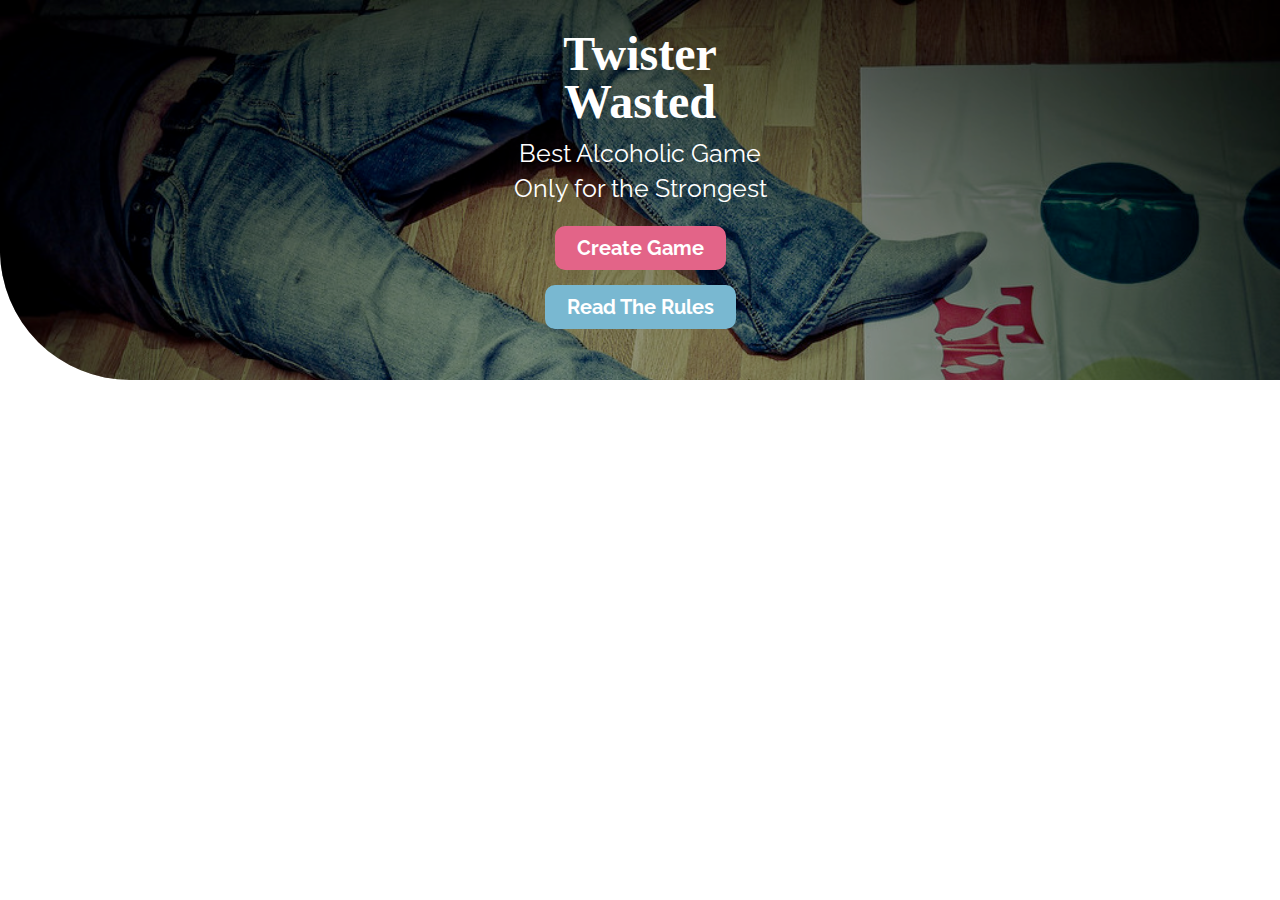
==== index.html @ 4c665ec0 "initial commit" ====
<!DOCTYPE html>
<html lang="en">
<head>
    <meta charset="UTF-8">
    <meta name="viewport" content="width=device-width, initial-scale=1.0">
    <title>Twister Wasted | Drinking Game only for the strongest</title>
    <link rel="stylesheet" href="styles/main.css">
</head>
<body>
    <main>
        <section class="hero-section">
            <img width="1023" height="681" src="images/hero-image.jpg" alt="Man wasted on the floor after playing Twister Wasted"/>

            <section>
                <h1>Twister Wasted</h1>
                <p>Best Alcoholic Game</p>
                <p>Only for the Strongest</p>

                <a href="#" class="main-button">Create Game</a>
                <a href="rules.html" class="main-button secondary">Read The Rules</a>
            </section>
        </section>
    </main>
</body>
</html>
---- styles/main.css ----
@import "utils/variables.css";
@import "reset.css";
@import "fonts.css";
@import "typography.css";


/* Start COMPONENTS */
@import "components/buttons.css";
/* End COMPONENTS */


/* Start LAYOUT */
@import "layout/hero-section.css";
/* End LAYOUT */
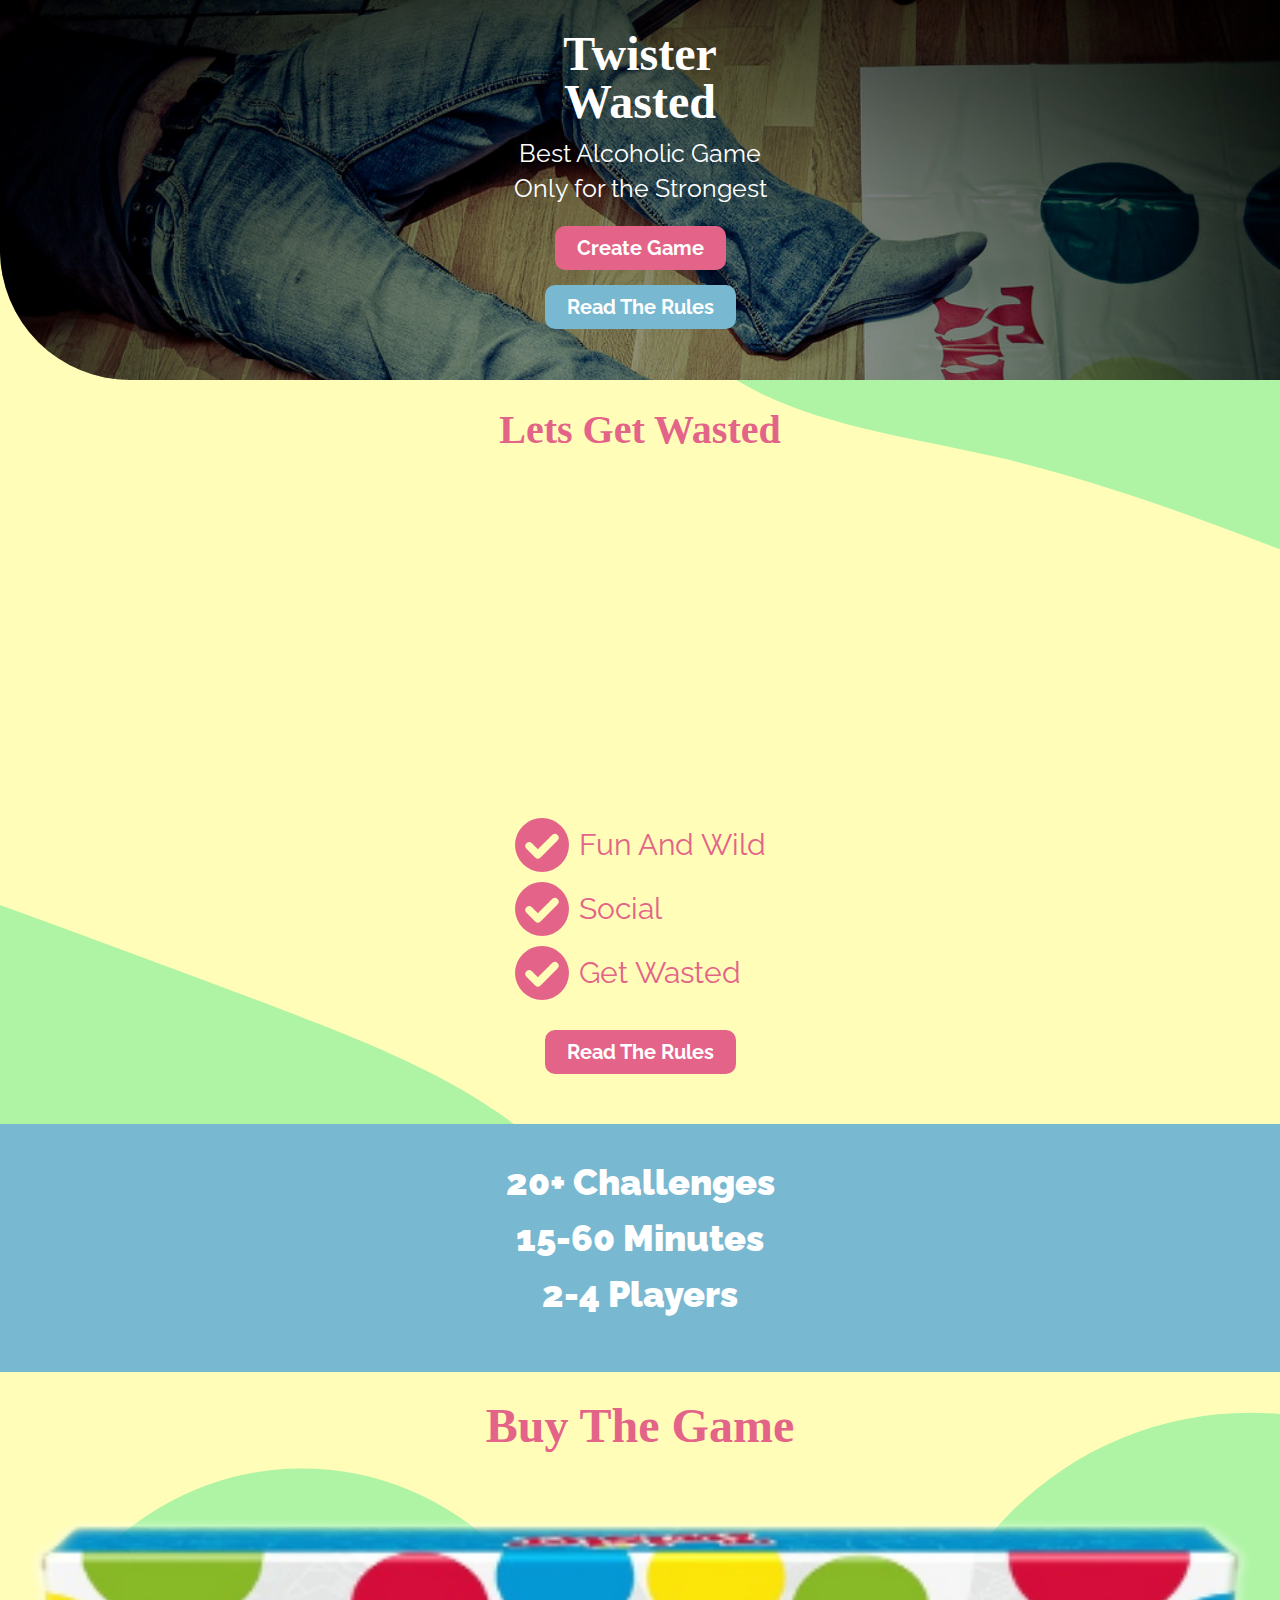
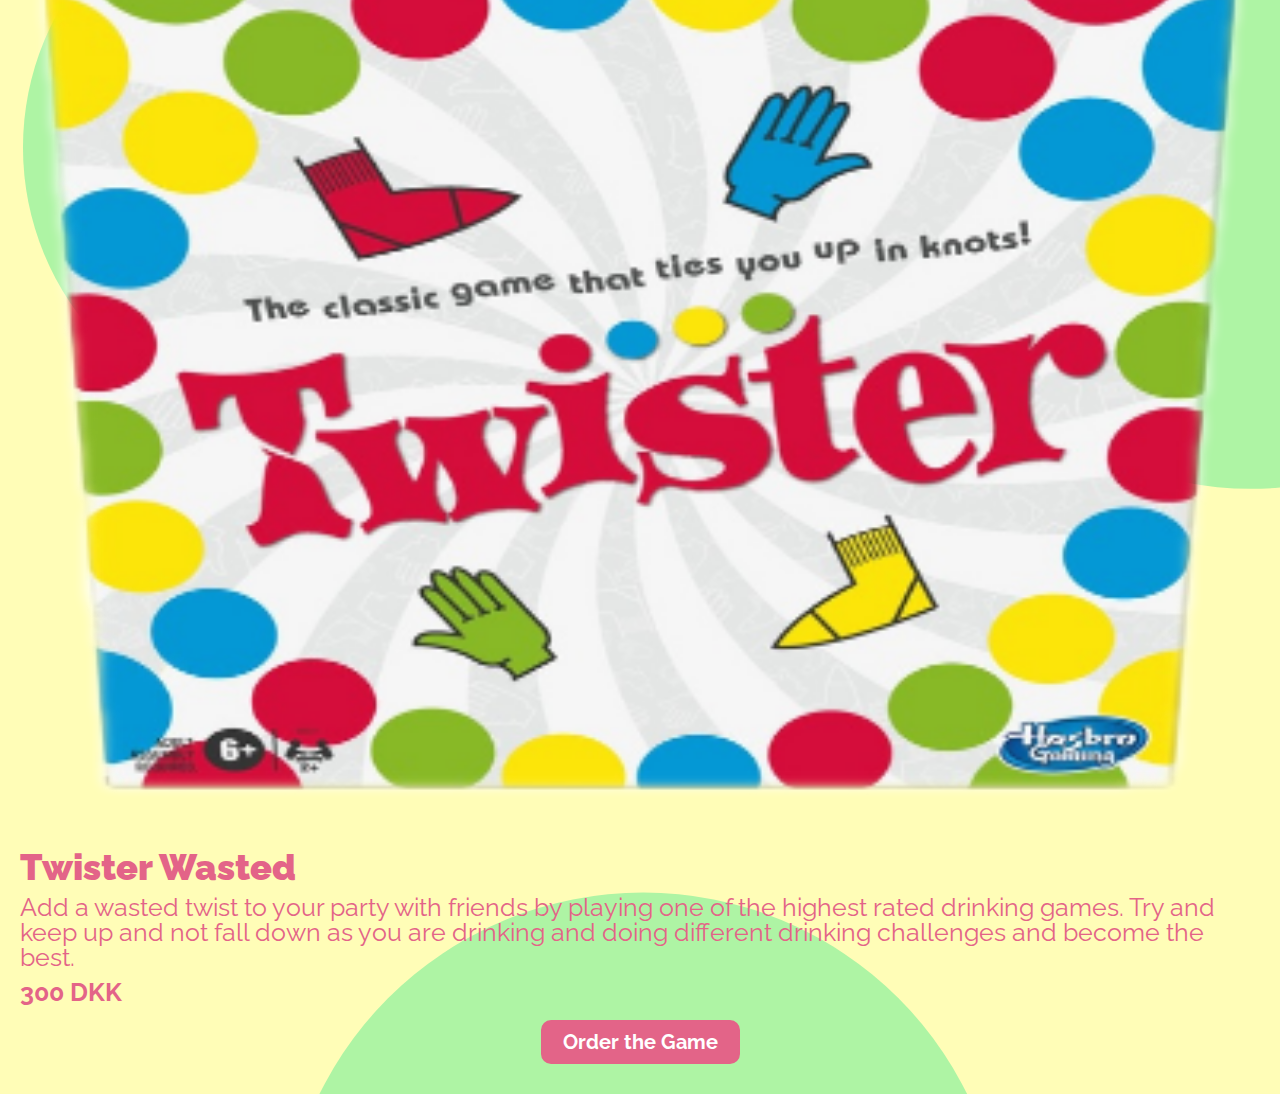
==== commit 371795ae: "add home mobile" ====
--- a/index.html
+++ b/index.html
@@ -20,6 +20,58 @@
                 <a href="rules.html" class="main-button secondary">Read The Rules</a>
             </section>
         </section>
+
+        <section class="get-wasted">
+            <!-- TODO ADD PICTURE TAG -->
+            <img src="images/blob-background-mobile.svg" alt="Two Blobs on the side with space between them"/>
+
+            <h1>Lets Get Wasted</h1>
+
+            <iframe width="560" height="315" src="https://www.youtube.com/embed/7A5XO0udmdo?controls=0" title="YouTube video player" frameborder="0" allow="accelerometer; autoplay; clipboard-write; encrypted-media; gyroscope; picture-in-picture" allowfullscreen></iframe>
+
+            <ul>
+                <li>
+                    <img width="54" height="54" src="images/tick.svg" alt="Tick Icon"/>
+                    <p>Fun And Wild</p>
+                </li>
+                <li>
+                    <img width="54" height="54" src="images/tick.svg" alt="Tick Icon"/>
+                    <p>Social</p>
+                </li>
+                <li>
+                    <img width="54" height="54" src="images/tick.svg" alt="Tick Icon"/>
+                    <p>Get Wasted</p>
+                </li>
+            </ul>
+
+            <a href="rules.html" class="main-button">Read The Rules</a>
+        </section>
+
+        <section class="about-game">
+            <section>
+                <h2>20+ Challenges</h2>
+                <h2>15-60 Minutes</h2>
+                <h2>2-4 Players</h2>
+            </section>
+        </section>
+
+        <section class="buy-game">
+            <img class="background" src="images/circle-scatter-mobile.svg" alt="Scattered different sized circles"/>
+
+            <h1>Buy The Game</h1>
+
+            <img class="twister-cover" src="images/twister-game.png" alt="Twister Wasted Front"/>
+
+            <h2>Twister Wasted</h2>
+
+            <p>
+                Add a wasted twist to your party with friends by playing one of the highest rated drinking games. Try and keep up and not fall down as you are drinking and doing different drinking challenges and become the best.
+            </p>
+
+            <p class="price">300 DKK</p>
+
+            <a href="#" class="main-button">Order the Game</a>
+        </section>
     </main>
 </body>
 </html>--- a/styles/main.css
+++ b/styles/main.css
@@ -2,7 +2,7 @@
 @import "reset.css";
 @import "fonts.css";
 @import "typography.css";
-
+@import "common.css";
 
 /* Start COMPONENTS */
 @import "components/buttons.css";
@@ -11,4 +11,7 @@
 
 /* Start LAYOUT */
 @import "layout/hero-section.css";
+@import "layout/get-wasted.css";
+@import "layout/about-game.css";
+@import "layout/buy-game.css";
 /* End LAYOUT */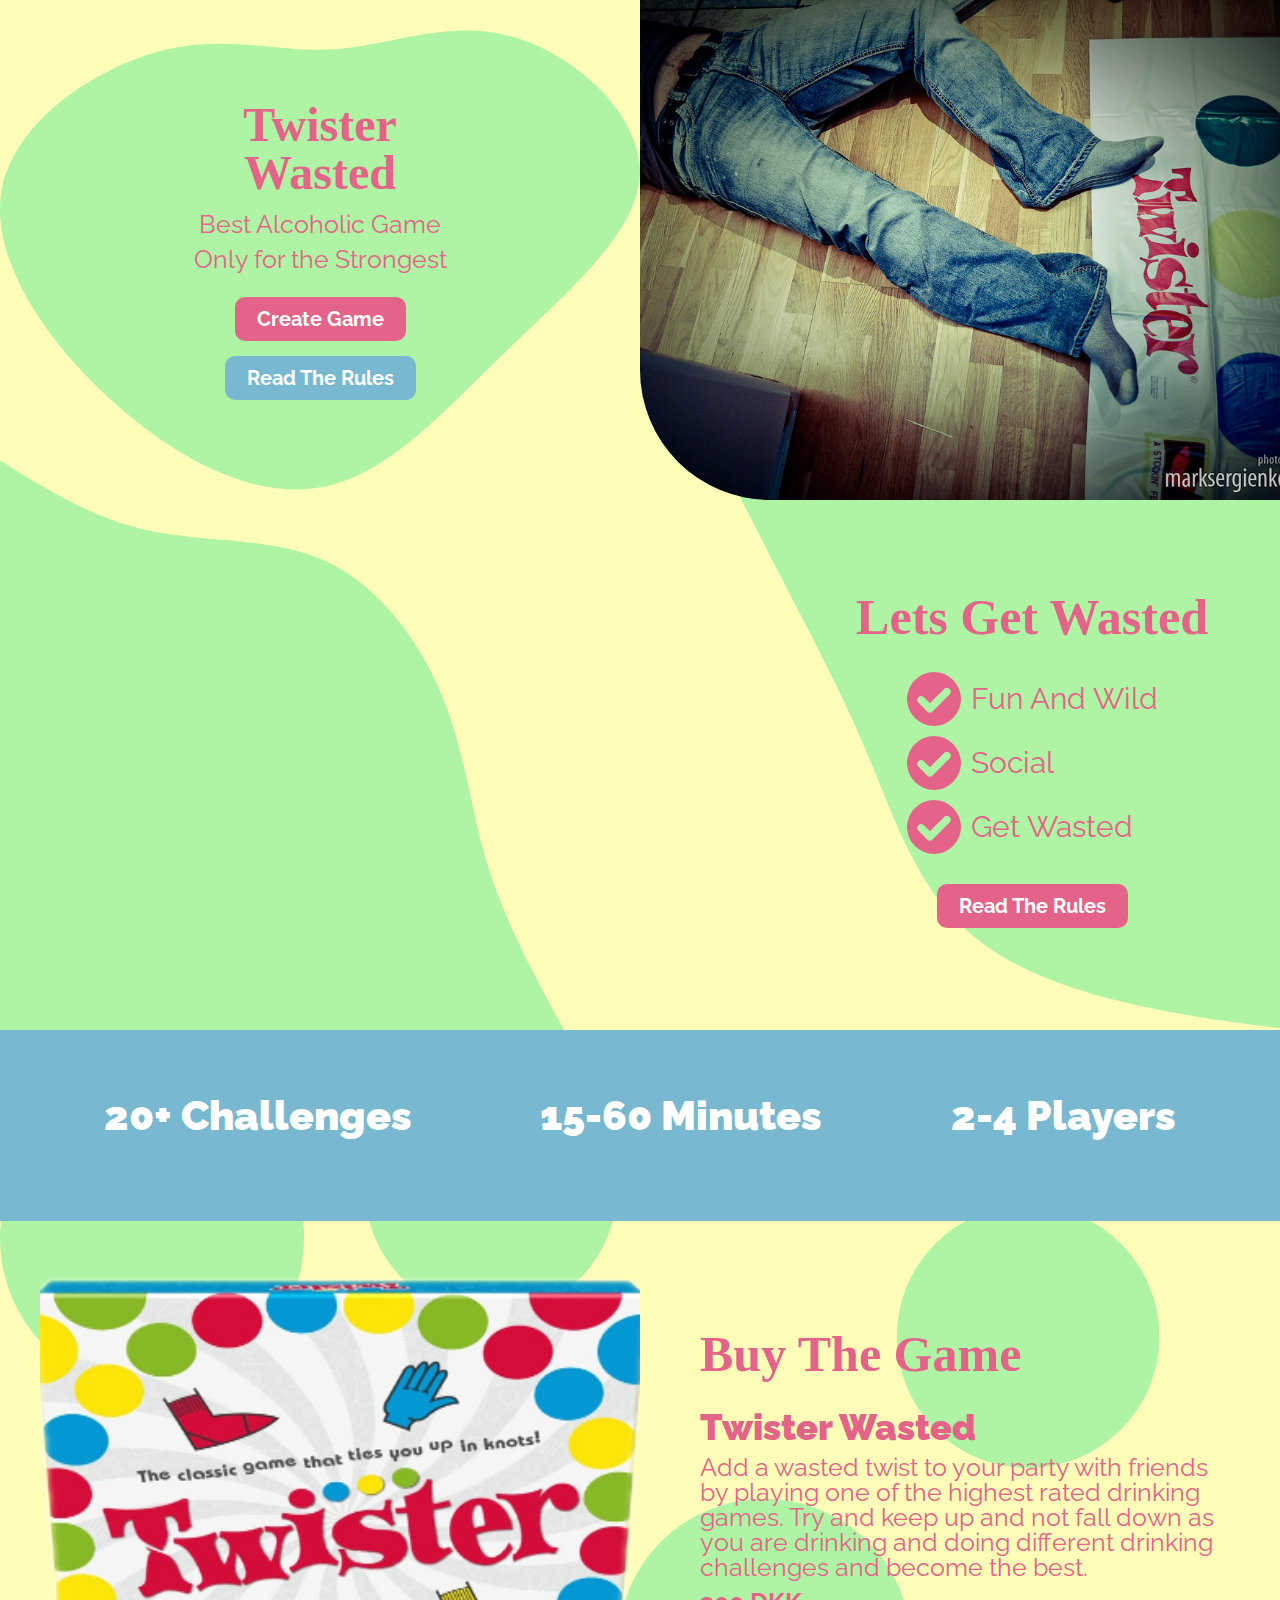
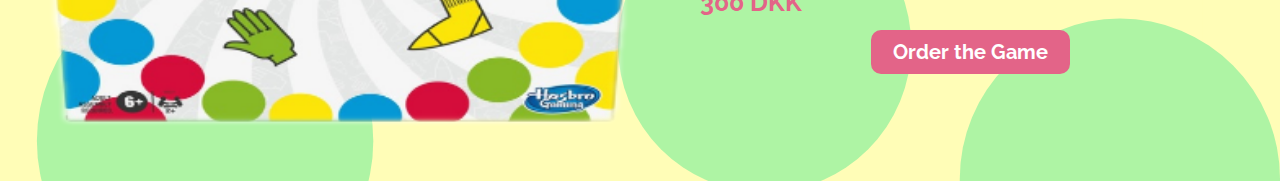
==== commit 919e6930: "add desktop" ====
--- a/index.html
+++ b/index.html
@@ -12,6 +12,7 @@
             <img width="1023" height="681" src="images/hero-image.jpg" alt="Man wasted on the floor after playing Twister Wasted"/>
 
             <section>
+                <img src="images/blob.svg" alt="Blob"/>
                 <h1>Twister Wasted</h1>
                 <p>Best Alcoholic Game</p>
                 <p>Only for the Strongest</p>
@@ -22,29 +23,37 @@
         </section>
 
         <section class="get-wasted">
-            <!-- TODO ADD PICTURE TAG -->
-            <img src="images/blob-background-mobile.svg" alt="Two Blobs on the side with space between them"/>
+            <picture>
+                <source media="(min-width: 900px)" srcset="images/blob-background-desktop.svg">
+                <img src="images/blob-background-mobile.svg" alt="Two Blobs on the side with space between them"/>
+            </picture>
 
-            <h1>Lets Get Wasted</h1>
+            <section class="get-wasted-wrapper">
+                <h1 class="heading-mobile">Lets Get Wasted</h1>
 
-            <iframe width="560" height="315" src="https://www.youtube.com/embed/7A5XO0udmdo?controls=0" title="YouTube video player" frameborder="0" allow="accelerometer; autoplay; clipboard-write; encrypted-media; gyroscope; picture-in-picture" allowfullscreen></iframe>
+                <iframe width="560" height="315" src="https://www.youtube.com/embed/7A5XO0udmdo?controls=0" title="YouTube video player" frameborder="0" allow="accelerometer; autoplay; clipboard-write; encrypted-media; gyroscope; picture-in-picture" allowfullscreen></iframe>
 
-            <ul>
-                <li>
-                    <img width="54" height="54" src="images/tick.svg" alt="Tick Icon"/>
-                    <p>Fun And Wild</p>
-                </li>
-                <li>
-                    <img width="54" height="54" src="images/tick.svg" alt="Tick Icon"/>
-                    <p>Social</p>
-                </li>
-                <li>
-                    <img width="54" height="54" src="images/tick.svg" alt="Tick Icon"/>
-                    <p>Get Wasted</p>
-                </li>
-            </ul>
+                <section class="get-wasted-content">
+                    <h1 class="heading-desktop">Lets Get Wasted</h1>
 
-            <a href="rules.html" class="main-button">Read The Rules</a>
+                    <ul>
+                        <li>
+                            <img width="54" height="54" src="images/tick.svg" alt="Tick Icon"/>
+                            <p>Fun And Wild</p>
+                        </li>
+                        <li>
+                            <img width="54" height="54" src="images/tick.svg" alt="Tick Icon"/>
+                            <p>Social</p>
+                        </li>
+                        <li>
+                            <img width="54" height="54" src="images/tick.svg" alt="Tick Icon"/>
+                            <p>Get Wasted</p>
+                        </li>
+                    </ul>
+
+                    <a href="rules.html" class="main-button">Read The Rules</a>
+                </section>
+            </section>
         </section>
 
         <section class="about-game">
@@ -56,21 +65,29 @@
         </section>
 
         <section class="buy-game">
-            <img class="background" src="images/circle-scatter-mobile.svg" alt="Scattered different sized circles"/>
+            <picture>
+                <source media="(min-width: 900px)" srcset="images/circle-scatter-desktop.svg">
+                <img class="background" src="images/circle-scatter-mobile.svg" alt="Scattered different sized circles"/>
+            </picture>
 
-            <h1>Buy The Game</h1>
+            <section class="buy-game-wrapper">
+                <h1 class="heading-mobile">Buy The Game</h1>
+                <img class="twister-cover" src="images/twister-game.png" alt="Twister Wasted Front"/>
 
-            <img class="twister-cover" src="images/twister-game.png" alt="Twister Wasted Front"/>
+                <section class="buy-game-content">
+                    <h1 class="heading-desktop">Buy The Game</h1>
 
-            <h2>Twister Wasted</h2>
+                    <h2>Twister Wasted</h2>
 
-            <p>
-                Add a wasted twist to your party with friends by playing one of the highest rated drinking games. Try and keep up and not fall down as you are drinking and doing different drinking challenges and become the best.
-            </p>
+                    <p>
+                        Add a wasted twist to your party with friends by playing one of the highest rated drinking games. Try and keep up and not fall down as you are drinking and doing different drinking challenges and become the best.
+                    </p>
 
-            <p class="price">300 DKK</p>
+                    <p class="price">300 DKK</p>
 
-            <a href="#" class="main-button">Order the Game</a>
+                    <a href="#" class="main-button">Order the Game</a>
+                </section>
+            </section>
         </section>
     </main>
 </body>
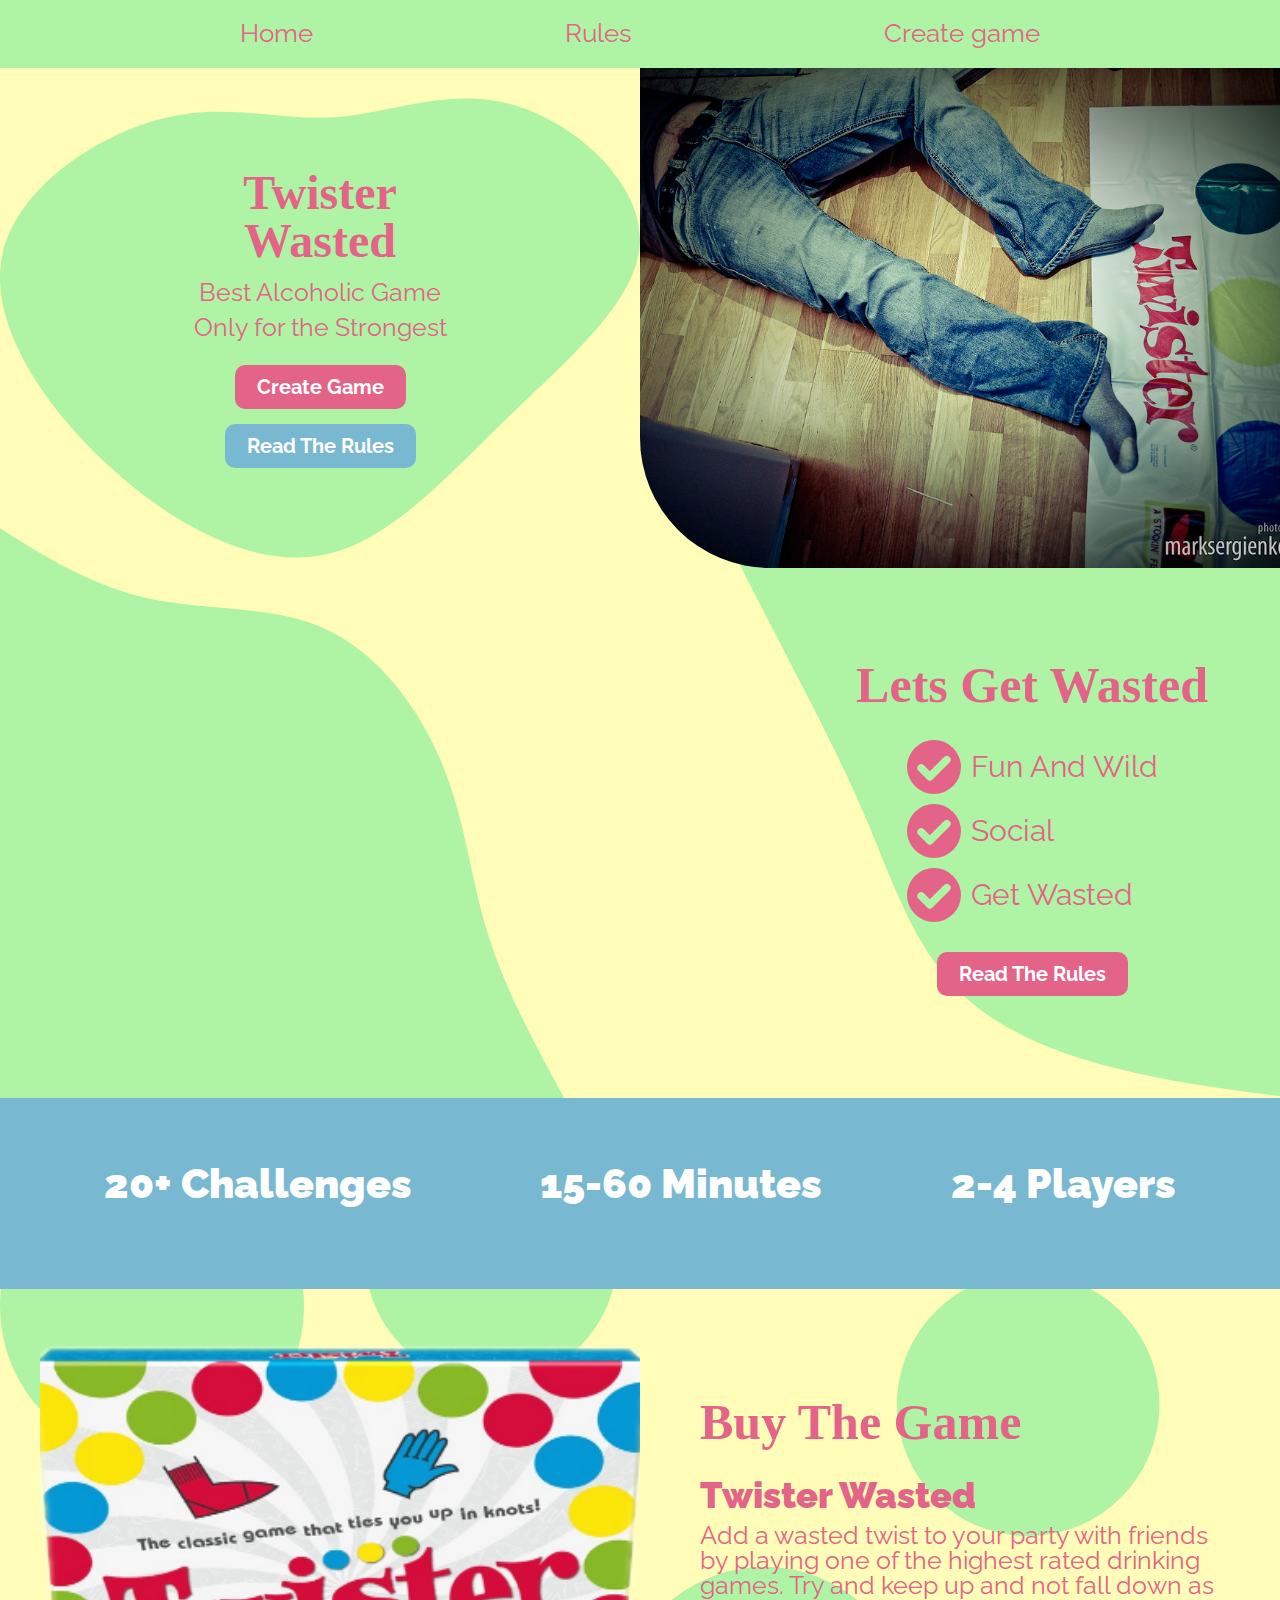
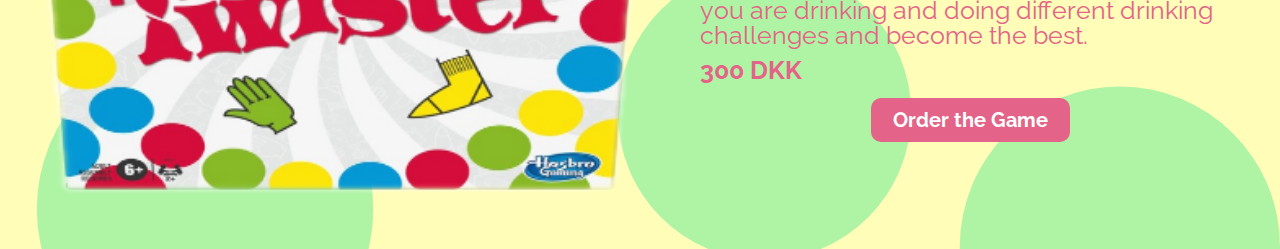
==== commit 6ac867be: "add navigation" ====
--- a/index.html
+++ b/index.html
@@ -7,6 +7,23 @@
     <link rel="stylesheet" href="styles/main.css">
 </head>
 <body>
+
+    <header>
+        <div class="hamburger-wrapper">
+            <div class="bar1"></div>
+            <div class="bar2"></div>
+            <div class="bar3"></div>
+        </div>
+
+        <nav>
+            <ul>
+                <li><a href="index.html">Home</a></li>
+                <li><a href="rules.html">Rules</a></li>
+                <li><a href="game.html">Create game</a></li>
+            </ul>
+        </nav>
+    </header>
+
     <main>
         <section class="hero-section">
             <img width="1023" height="681" src="images/hero-image.jpg" alt="Man wasted on the floor after playing Twister Wasted"/>
@@ -17,7 +34,7 @@
                 <p>Best Alcoholic Game</p>
                 <p>Only for the Strongest</p>
 
-                <a href="#" class="main-button">Create Game</a>
+                <a href="game.html" class="main-button">Create Game</a>
                 <a href="rules.html" class="main-button secondary">Read The Rules</a>
             </section>
         </section>
@@ -90,5 +107,6 @@
             </section>
         </section>
     </main>
+    <script src="scripts/navigation.js"></script>
 </body>
 </html>--- a/styles/main.css
+++ b/styles/main.css
@@ -14,4 +14,8 @@
 @import "layout/get-wasted.css";
 @import "layout/about-game.css";
 @import "layout/buy-game.css";
+@import "layout/how-to-play.css";
+@import "layout/create-game.css";
+@import "layout/game-board.css";
+@import "layout/navigation.css";
 /* End LAYOUT */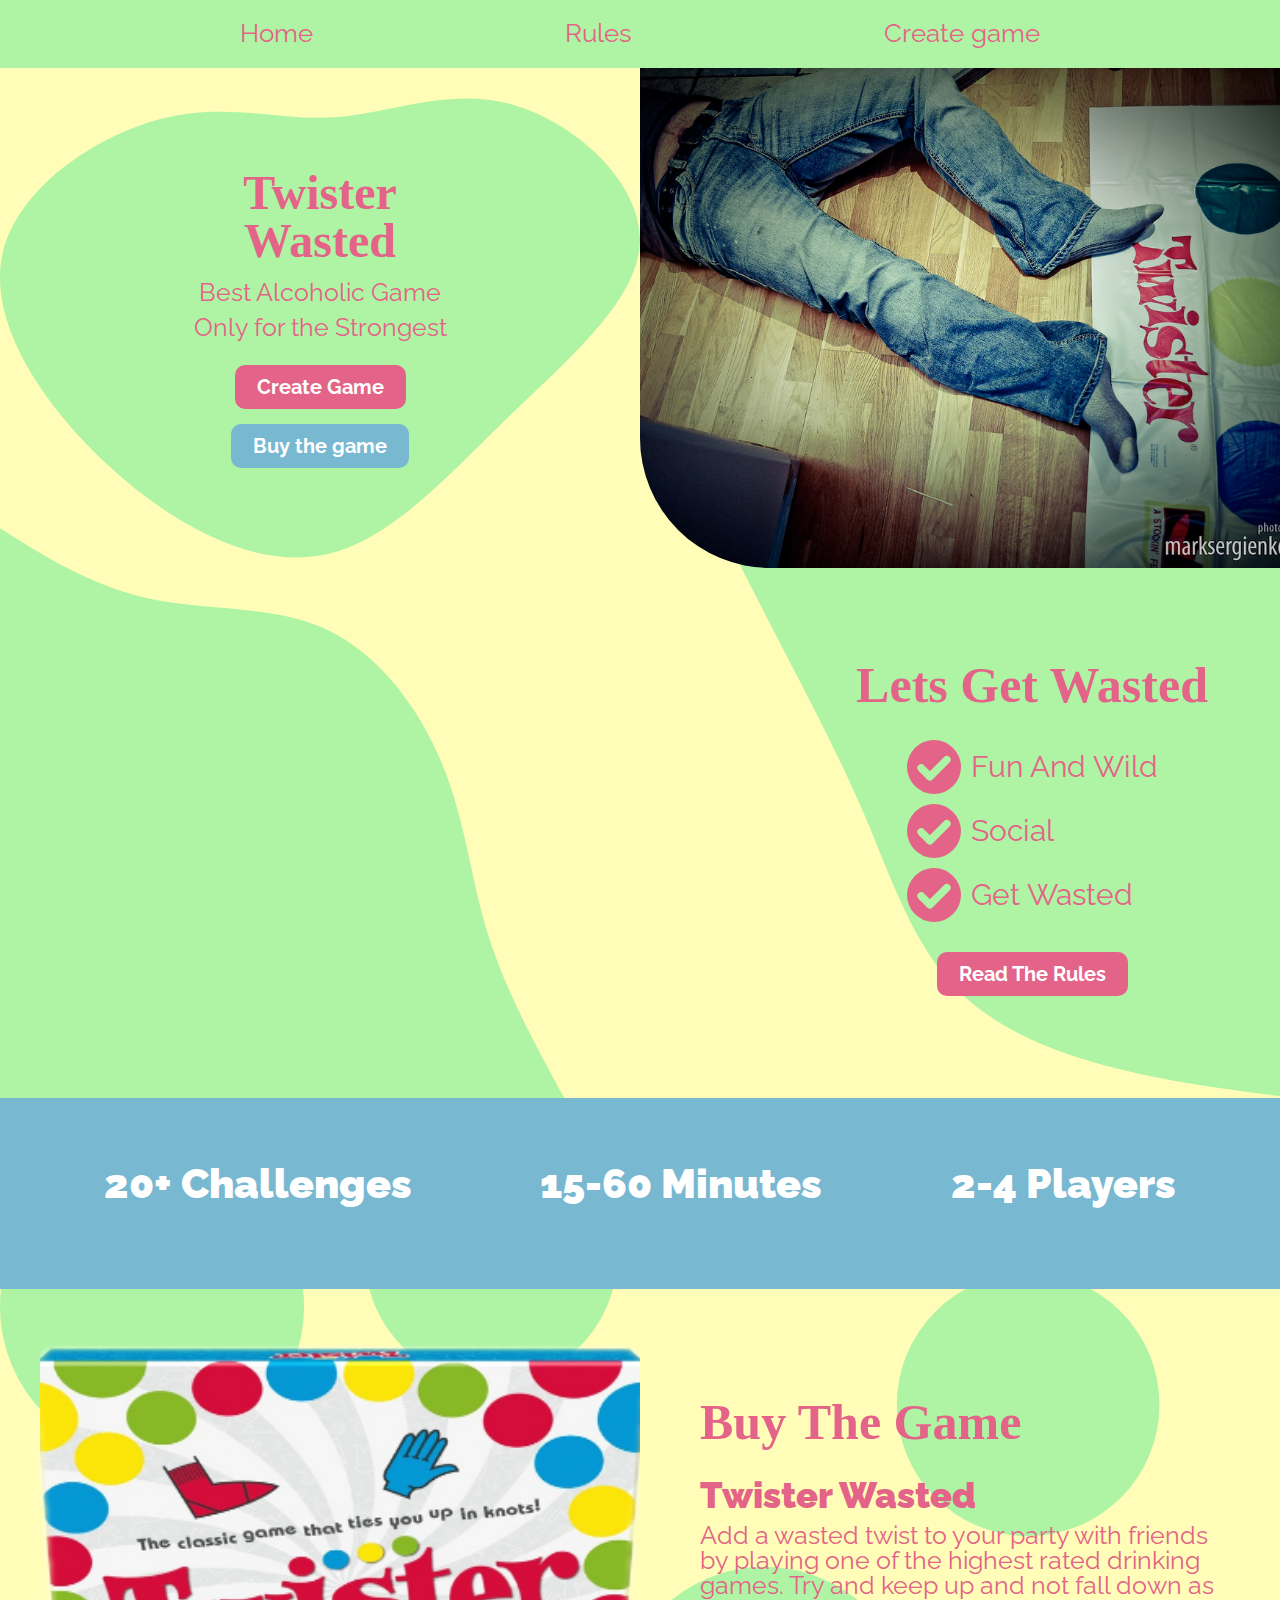
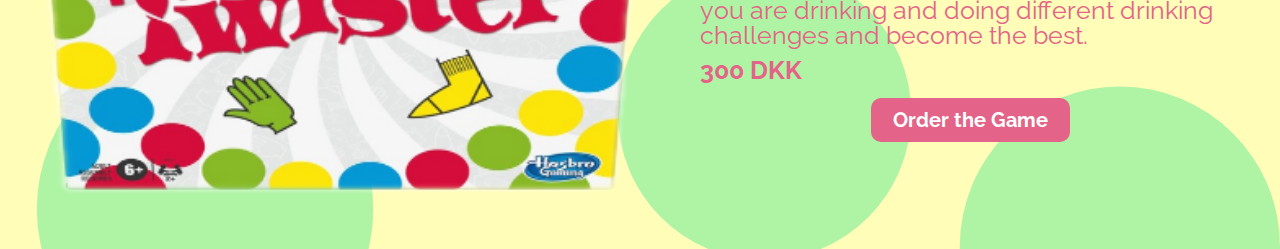
==== commit e6ce9cc2: "changed secondary button text" ====
--- a/index.html
+++ b/index.html
@@ -3,6 +3,7 @@
 <head>
     <meta charset="UTF-8">
     <meta name="viewport" content="width=device-width, initial-scale=1.0">
+    <meta name="description" content="Twister Wasted is a drinking game only for the strongest drinkers out there. Bring your friends together and have a lot of fun playing the best game ever">
     <title>Twister Wasted | Drinking Game only for the strongest</title>
     <link rel="stylesheet" href="styles/main.css">
 </head>
@@ -35,7 +36,7 @@
                 <p>Only for the Strongest</p>
 
                 <a href="game.html" class="main-button">Create Game</a>
-                <a href="rules.html" class="main-button secondary">Read The Rules</a>
+                <a href="#buy-game" class="main-button secondary">Buy the game</a>
             </section>
         </section>
 
@@ -81,7 +82,7 @@
             </section>
         </section>
 
-        <section class="buy-game">
+        <section class="buy-game" id="buy-game">
             <picture>
                 <source media="(min-width: 900px)" srcset="images/circle-scatter-desktop.svg">
                 <img class="background" src="images/circle-scatter-mobile.svg" alt="Scattered different sized circles"/>
